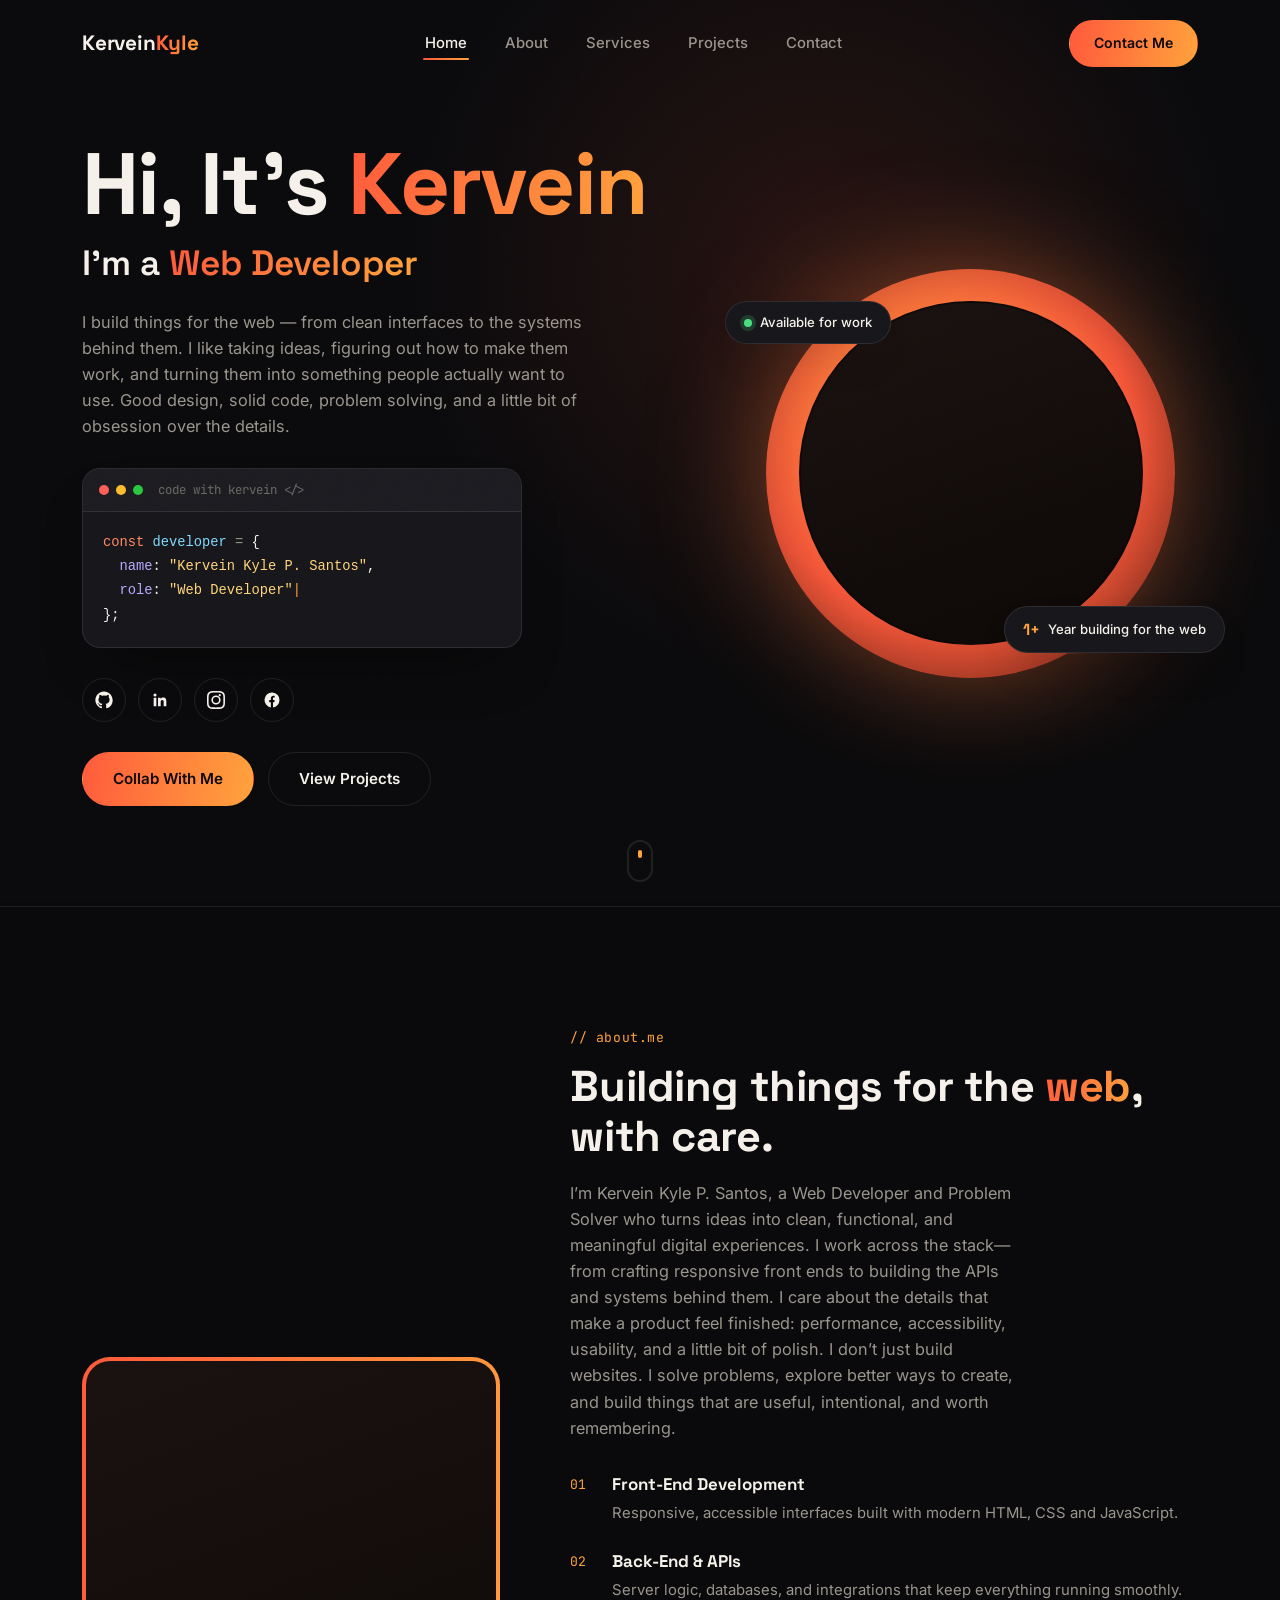
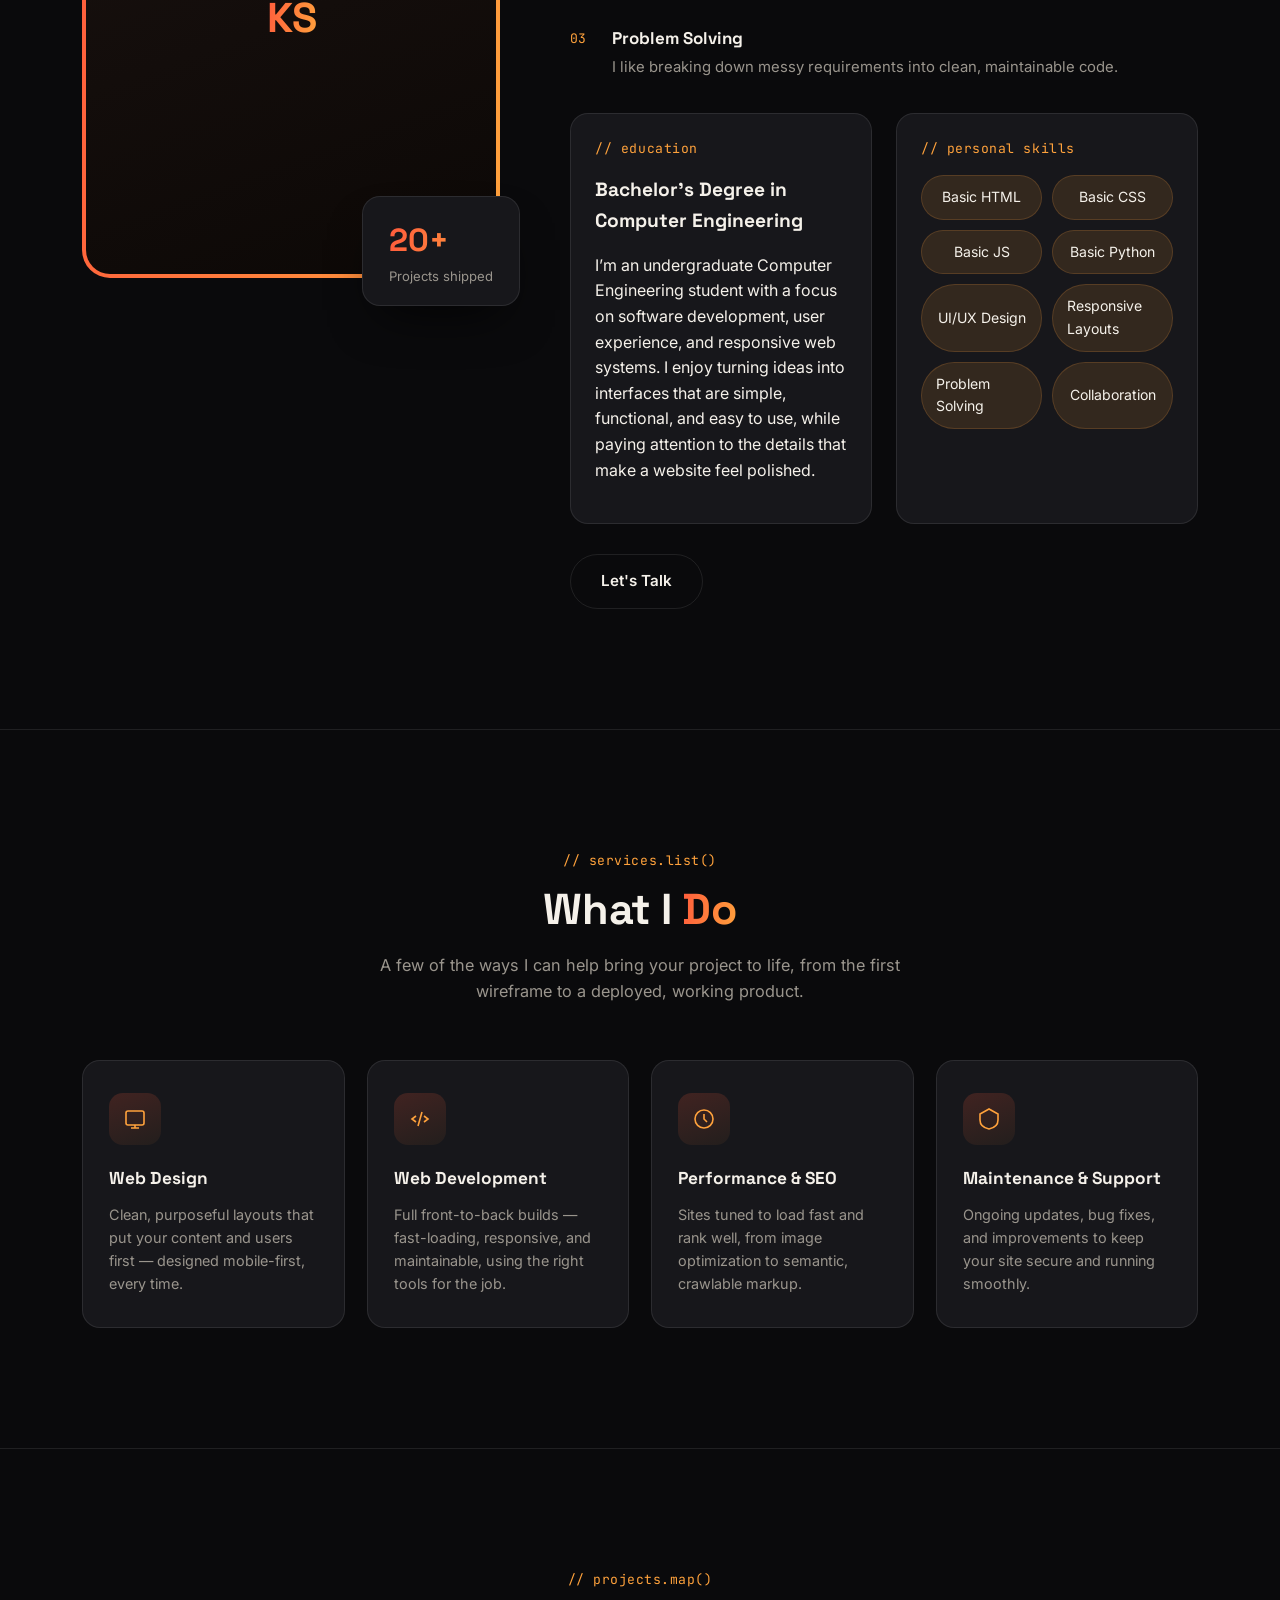
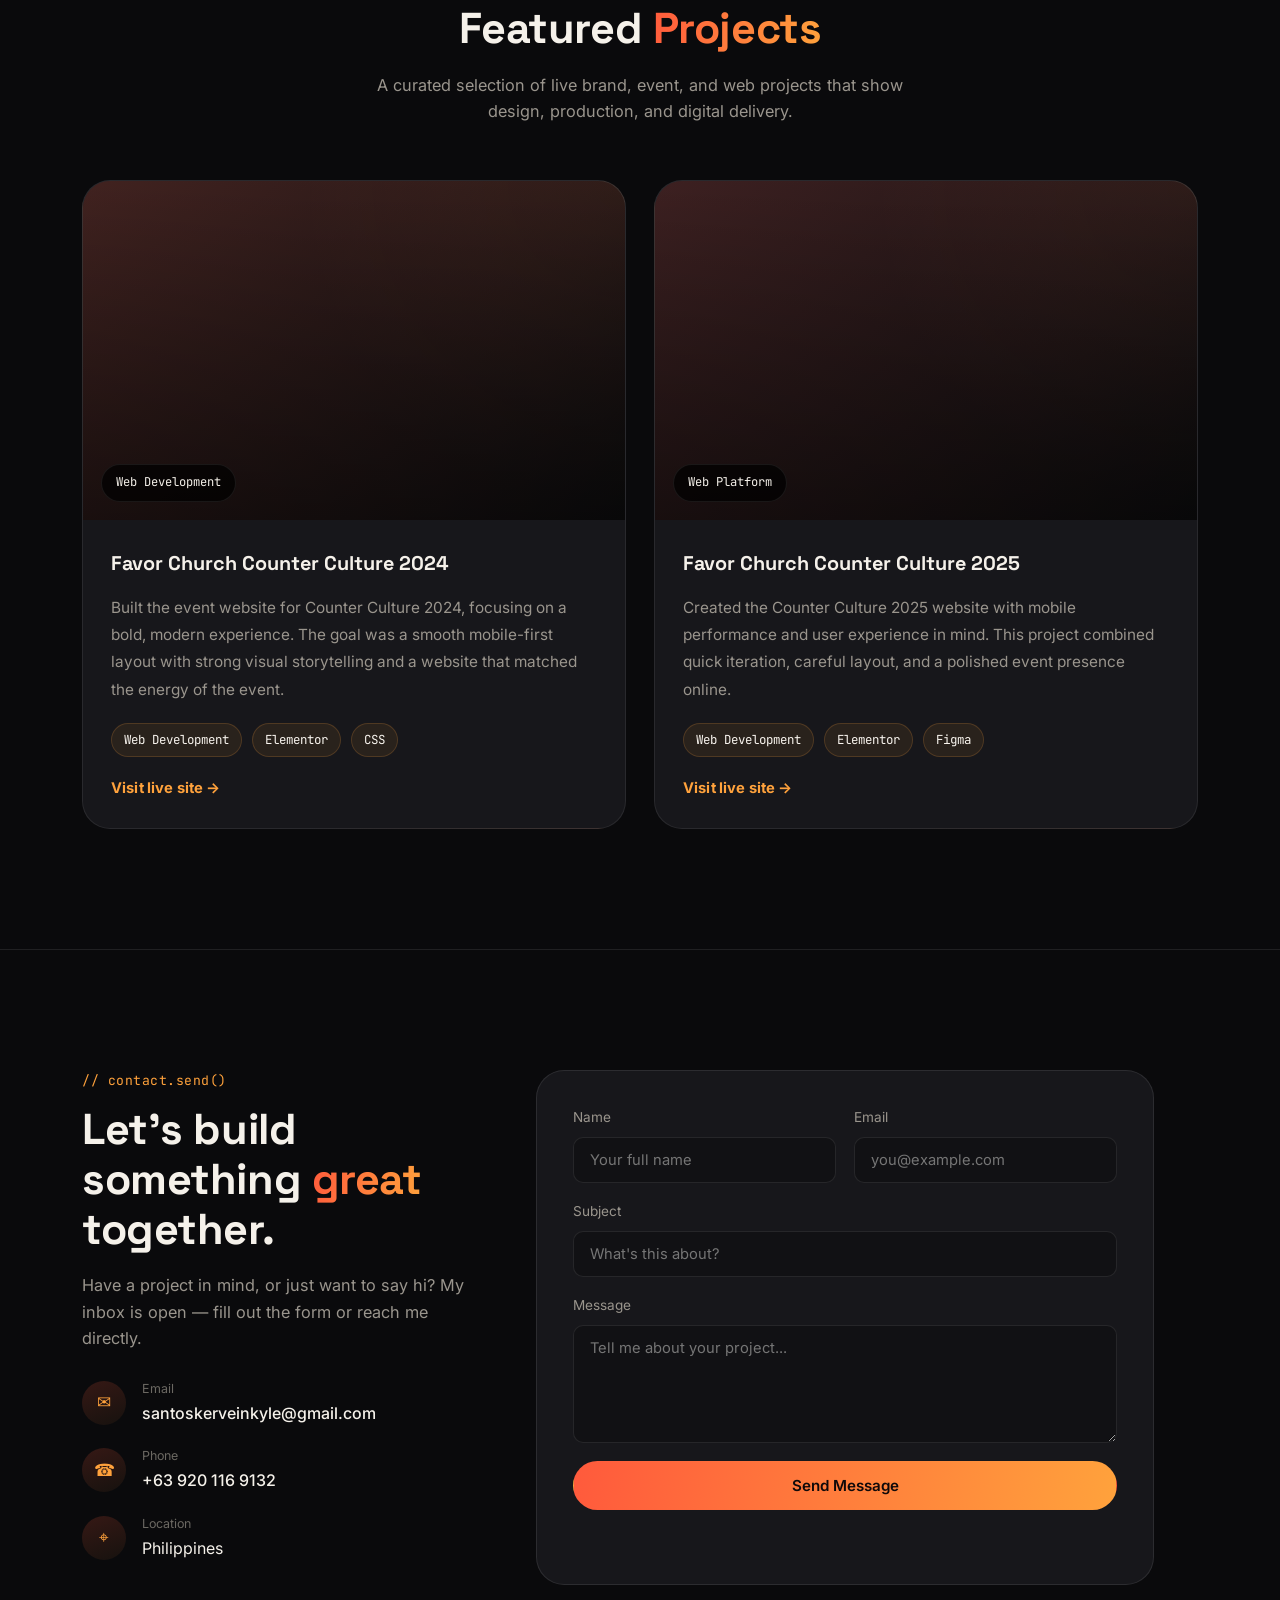
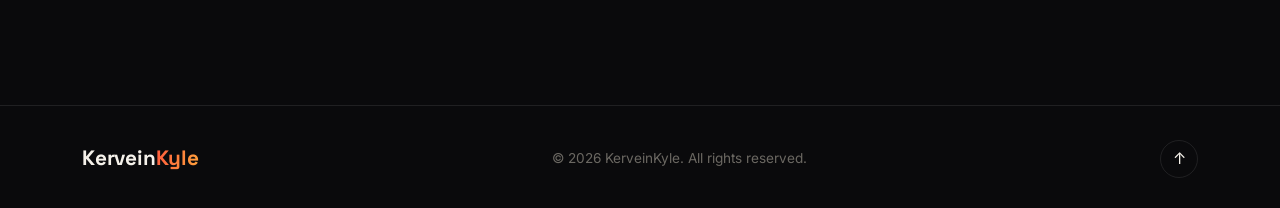
==== index.html @ ad57c9fd "Initial commit" ====
<!DOCTYPE html>
<html lang="en">
<head>
  <meta charset="UTF-8">
  <meta http-equiv="refresh" content="0; url=html-port-web.html">
  <title>Kervein Kyle P. Santos</title>
</head>
<body>
  <p>Opening portfolio...</p>
  <script>window.location.replace('html-port-web.html');</script>
</body>
</html>
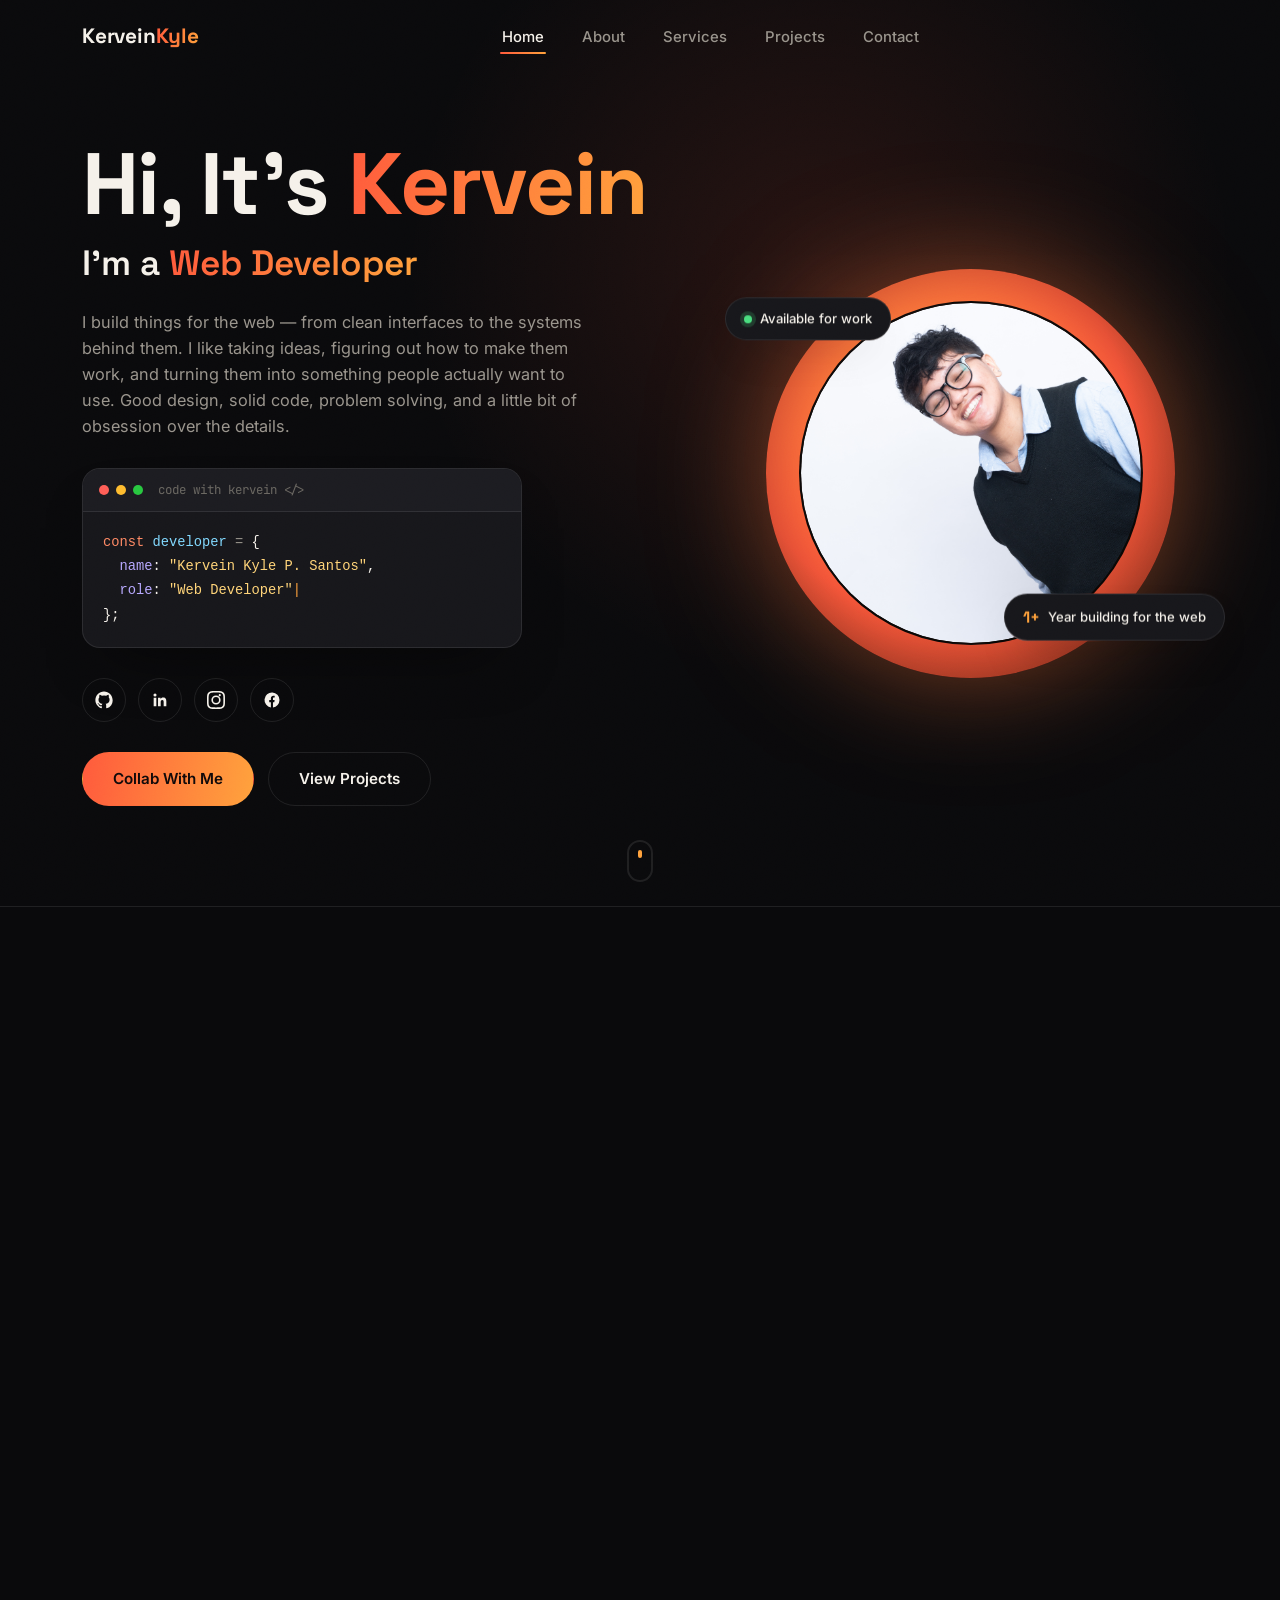
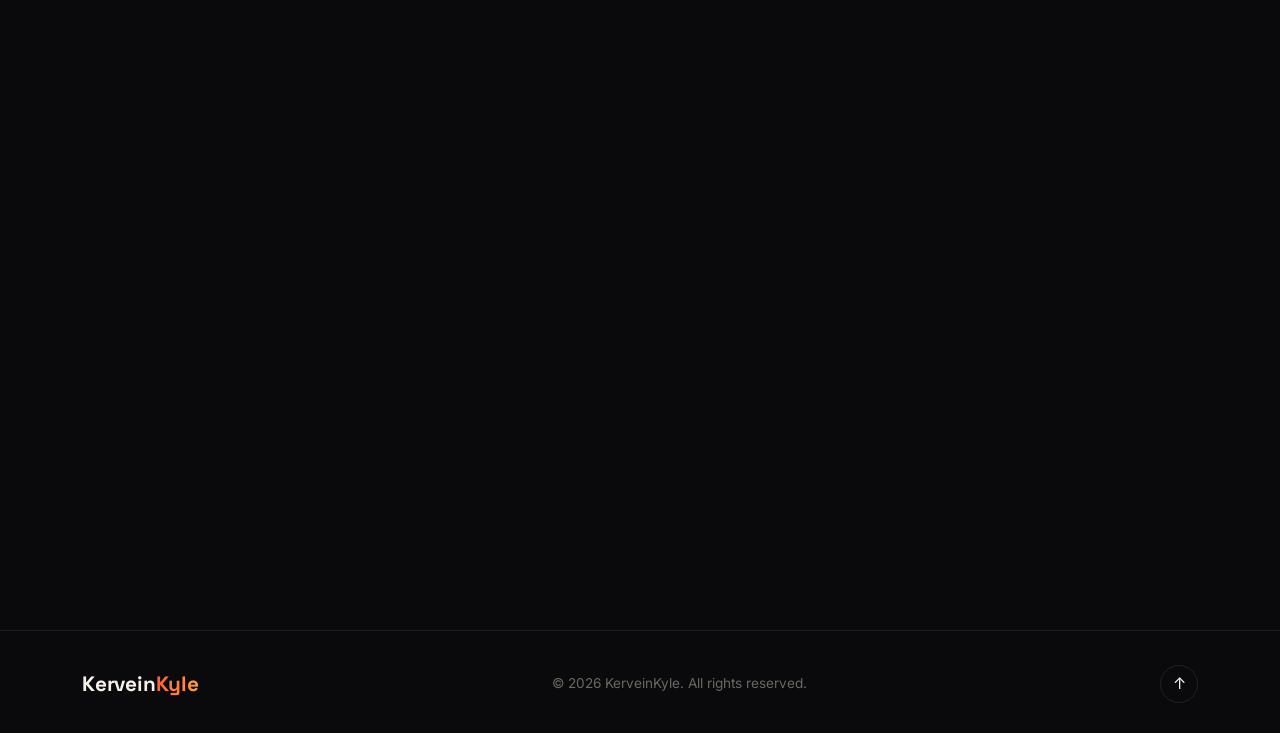
==== commit 05209931: "Keep portfolio URL at site root" ====
--- a/index.html
+++ b/index.html
@@ -2,11 +2,25 @@
 <html lang="en">
 <head>
   <meta charset="UTF-8">
-  <meta http-equiv="refresh" content="0; url=html-port-web.html">
+  <meta name="viewport" content="width=device-width, initial-scale=1.0">
   <title>Kervein Kyle P. Santos</title>
 </head>
 <body>
-  <p>Opening portfolio...</p>
-  <script>window.location.replace('html-port-web.html');</script>
+  <p>Loading portfolio...</p>
+  <script>
+    fetch('html-port-web.html')
+      .then(response => {
+        if (!response.ok) throw new Error('Portfolio page could not be loaded.');
+        return response.text();
+      })
+      .then(markup => {
+        document.open();
+        document.write(markup);
+        document.close();
+      })
+      .catch(() => {
+        document.body.innerHTML = '<p>Portfolio unavailable. Please refresh the page.</p>';
+      });
+  </script>
 </body>
 </html>
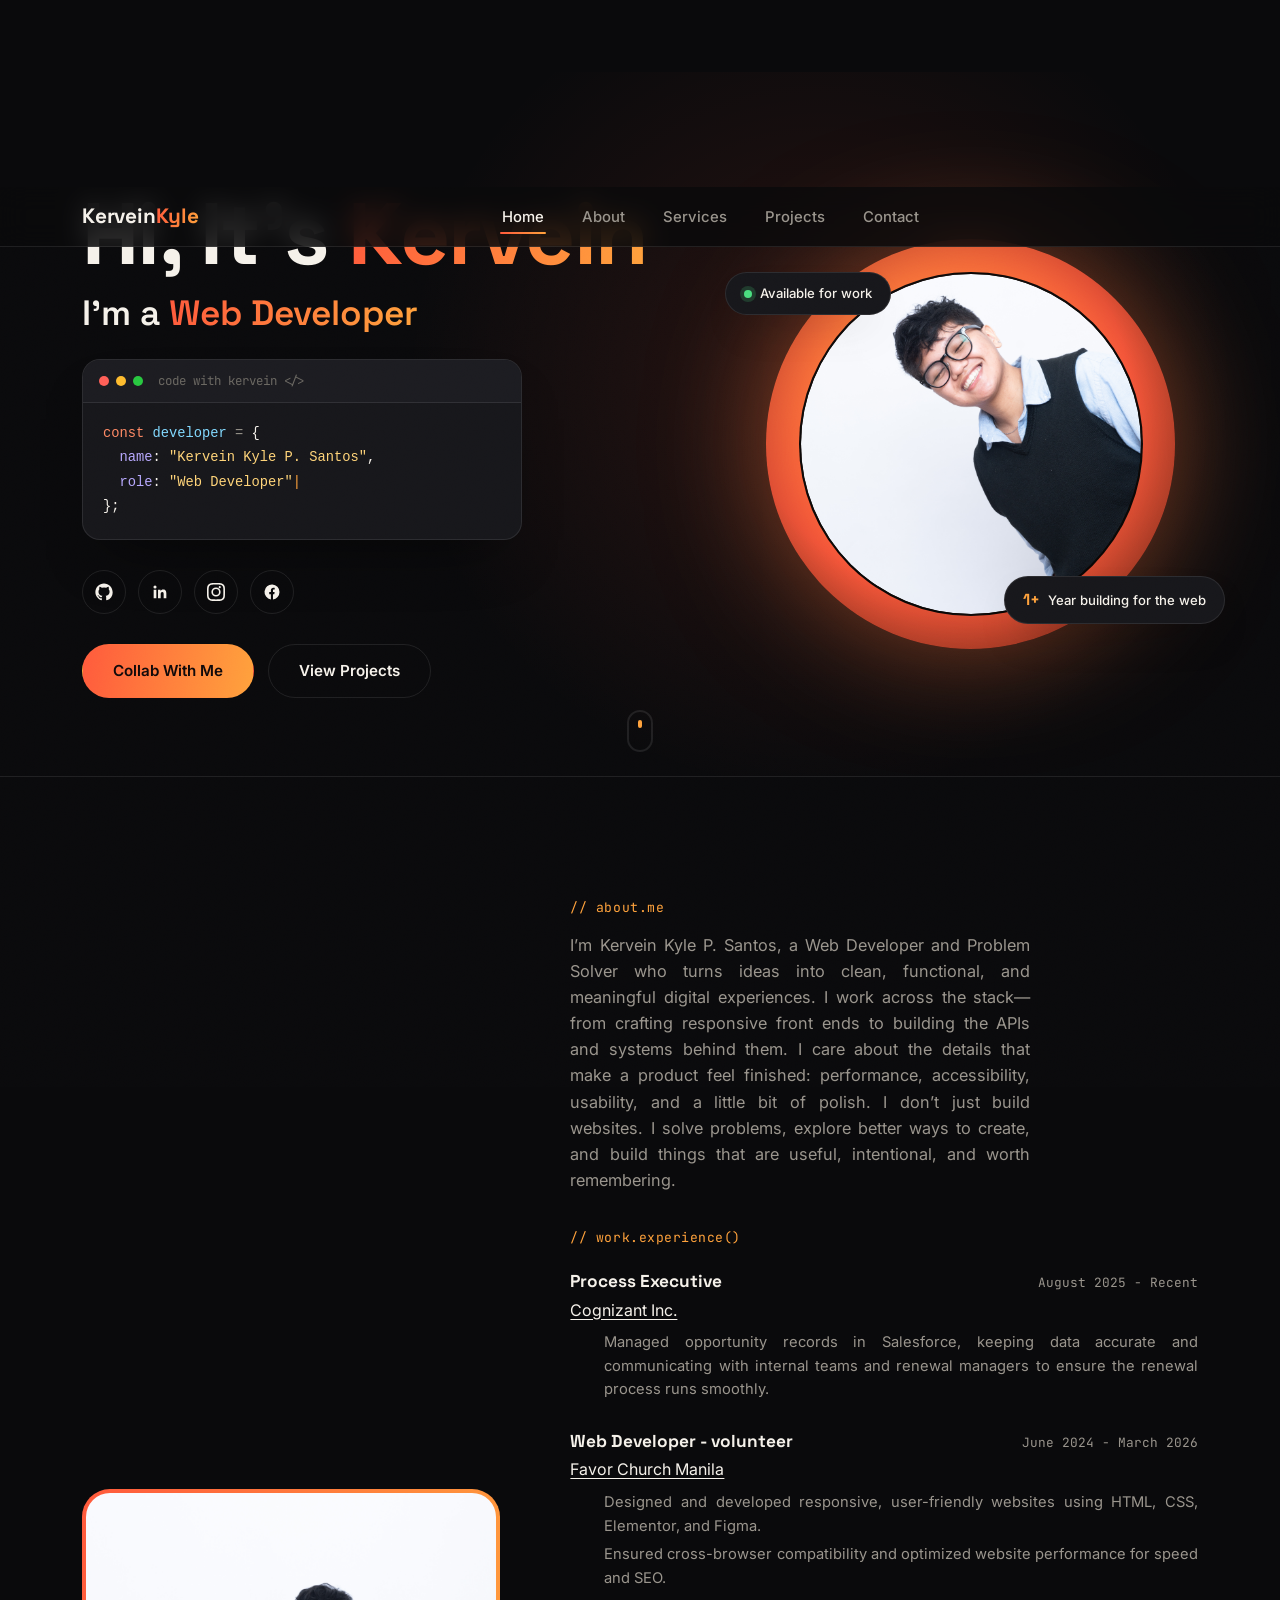
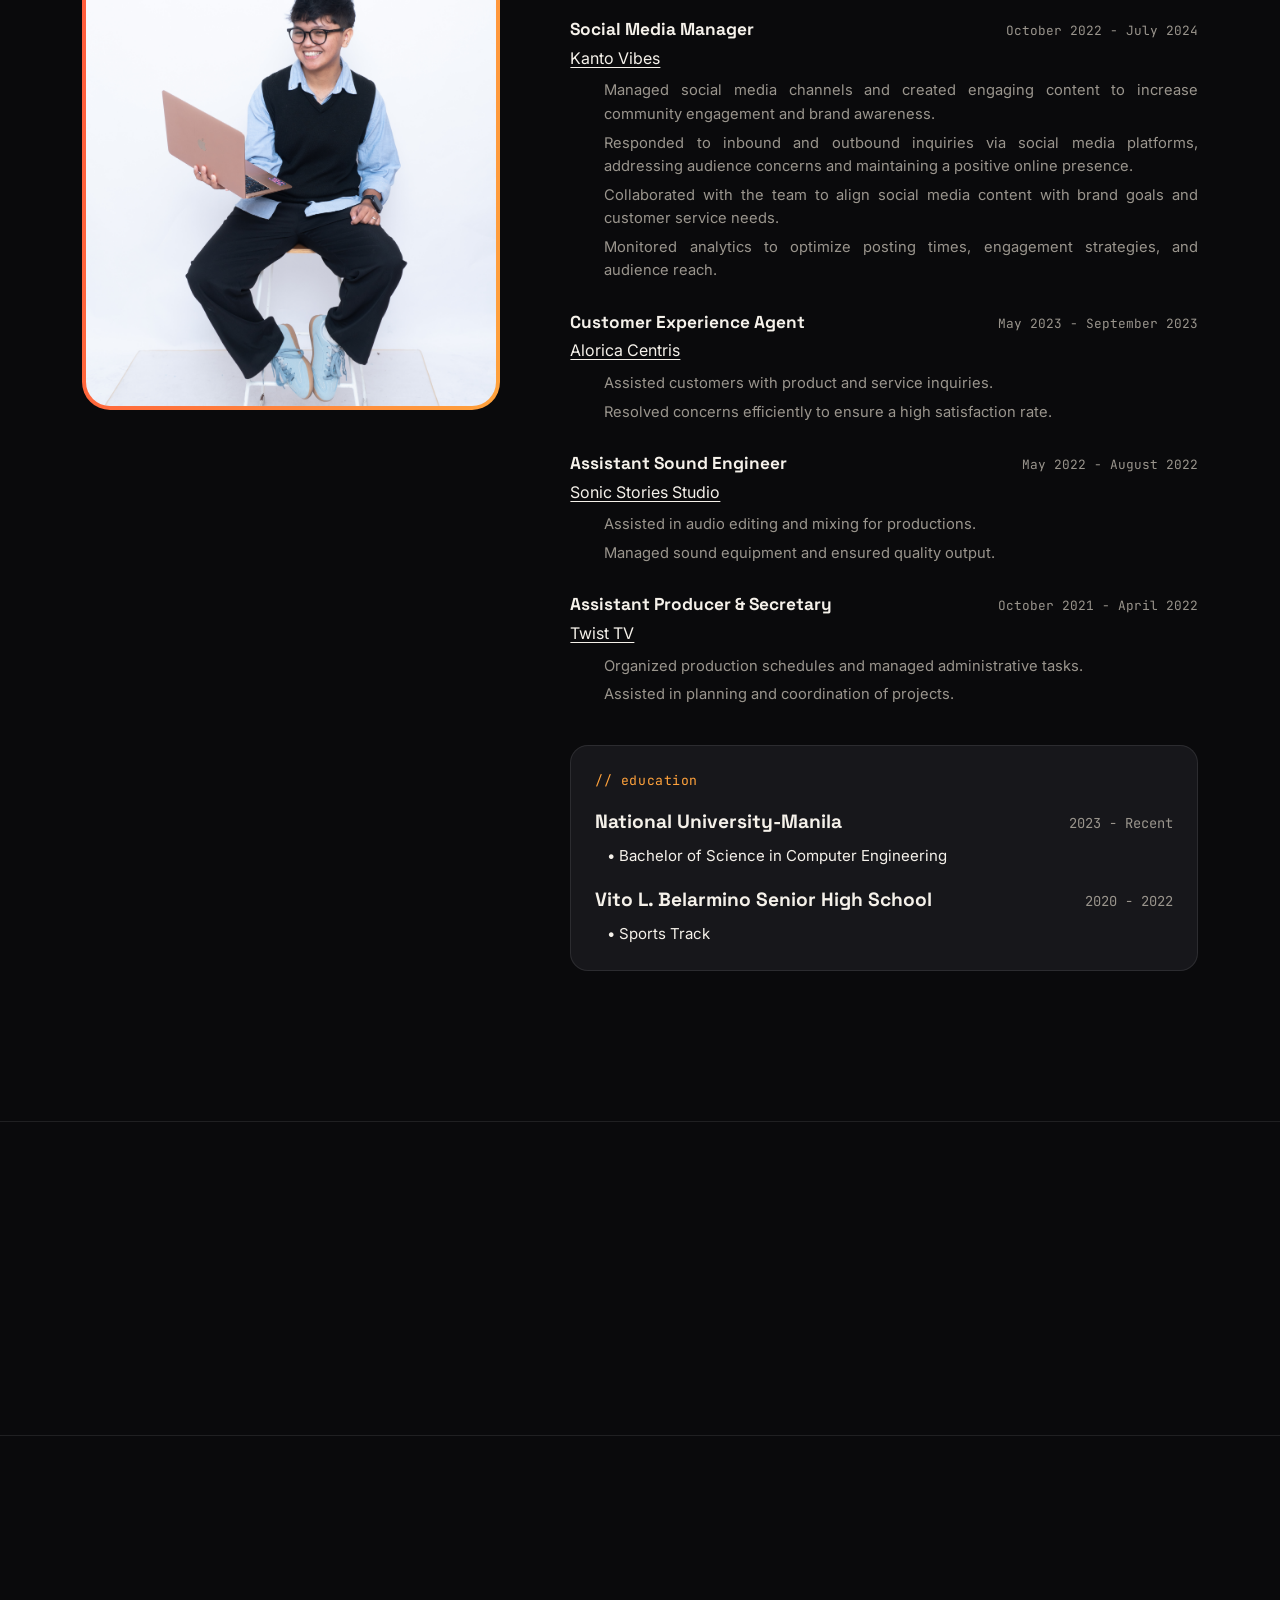
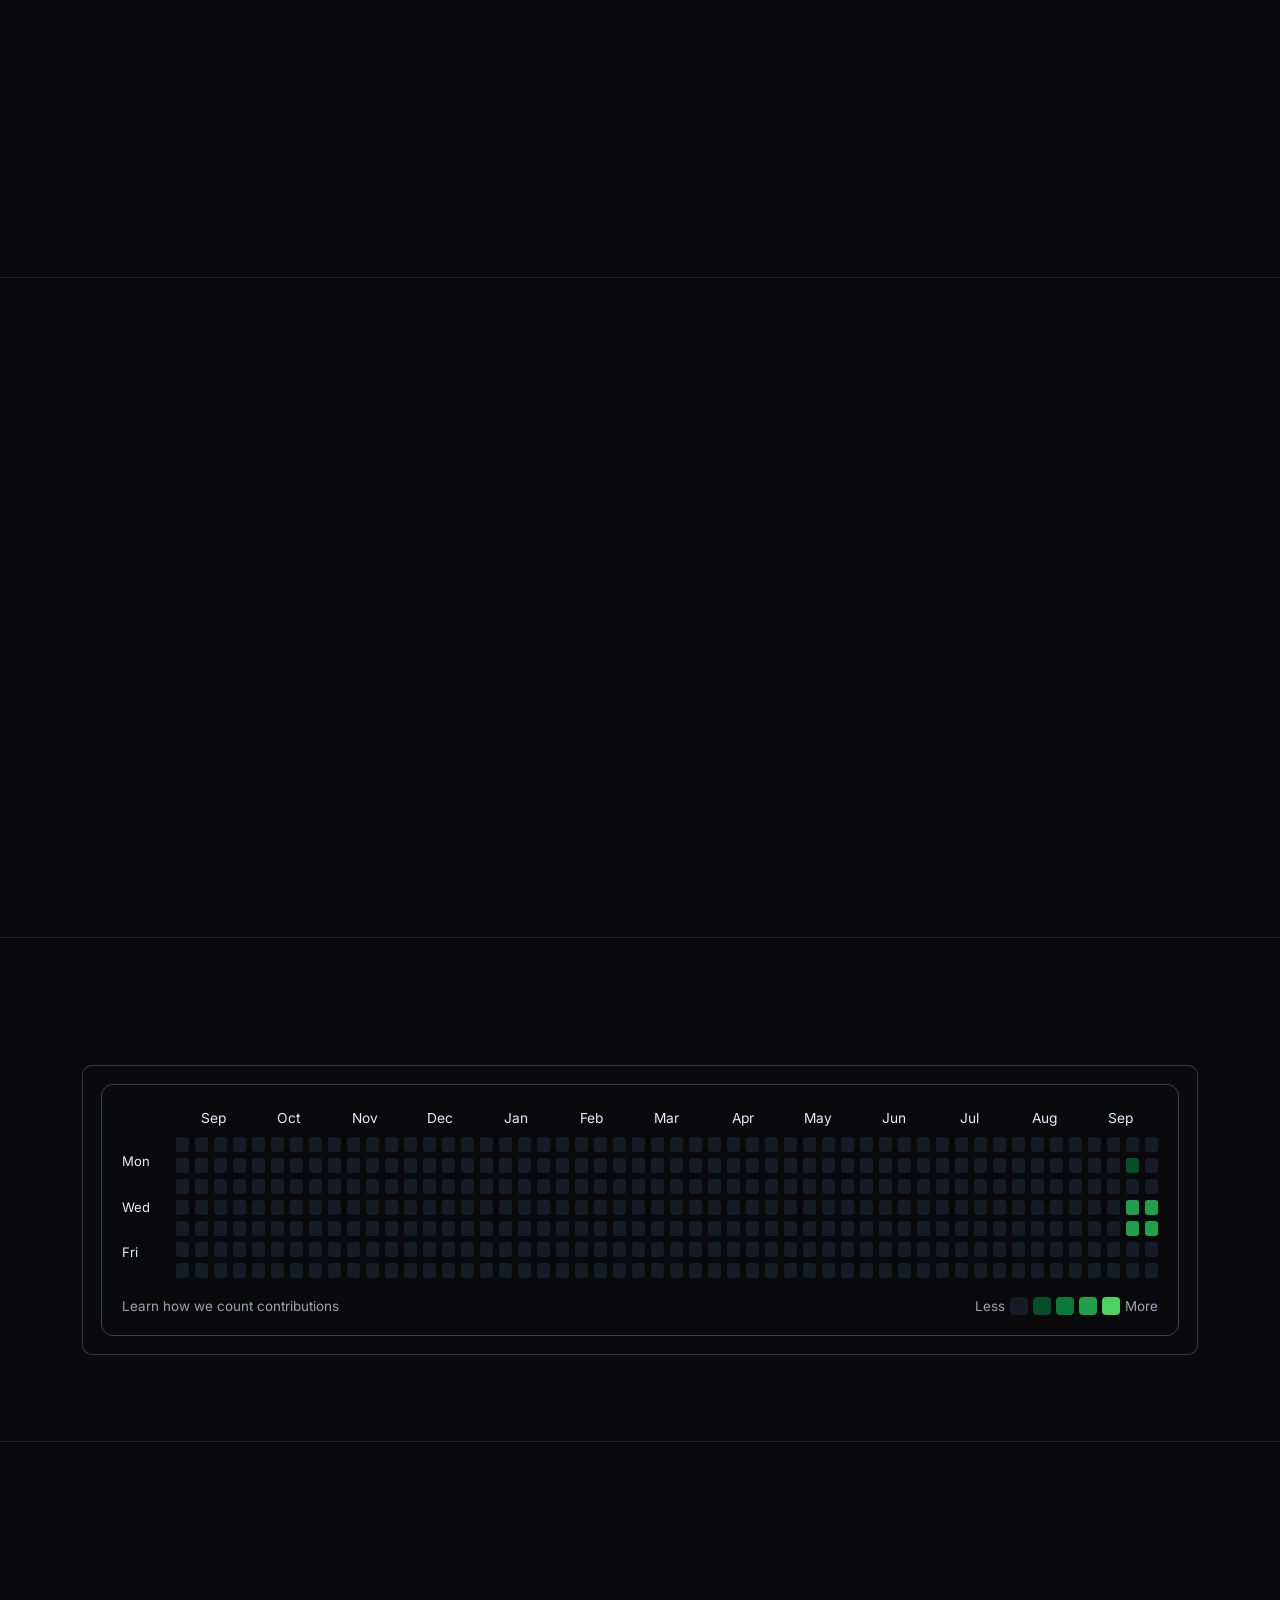
==== commit 38c83fc8: "commit -- header issue "ple"" ====
--- a/index.html
+++ b/index.html
@@ -8,7 +8,7 @@
 <body>
   <p>Loading portfolio...</p>
   <script>
-    fetch('html-port-web.html')
+    fetch('html-port-web.html', { cache: 'no-store' })
       .then(response => {
         if (!response.ok) throw new Error('Portfolio page could not be loaded.');
         return response.text();
